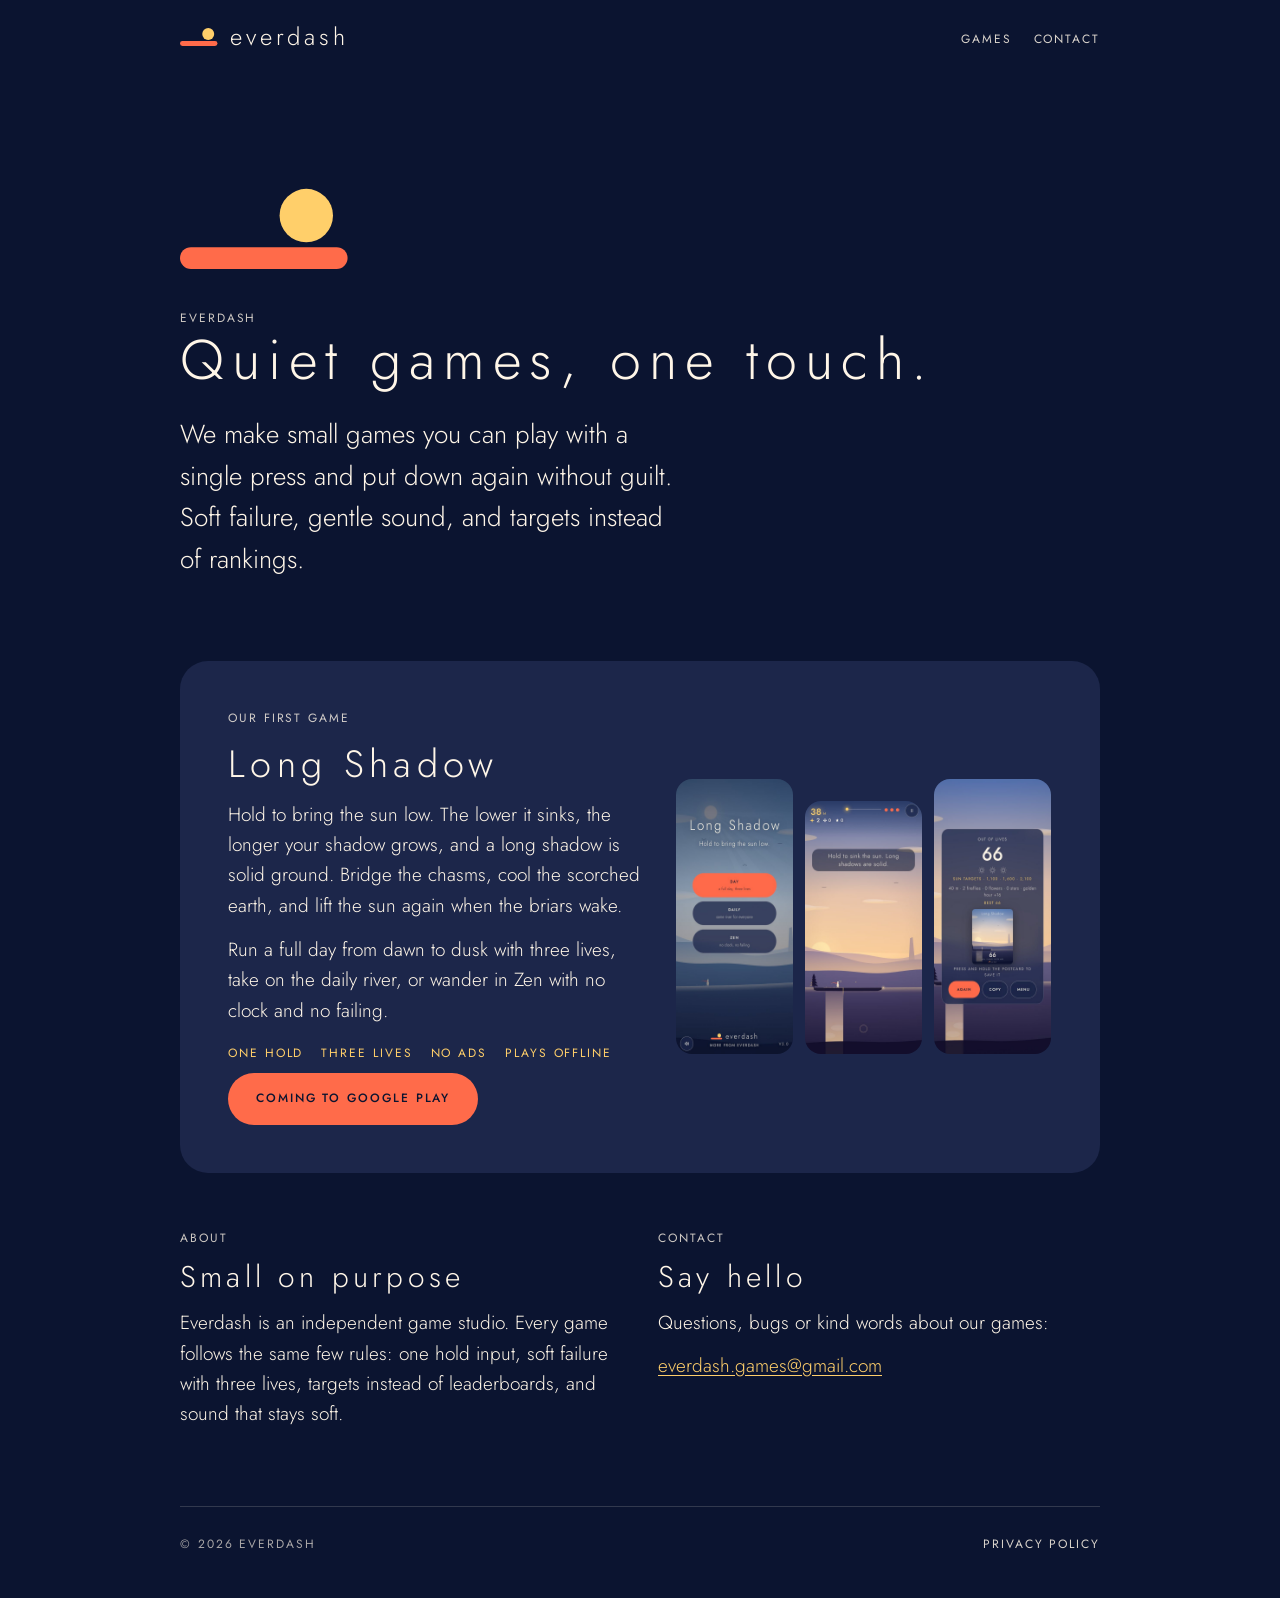
==== index.html @ f251dfa6 "Add files via upload" ====
<!doctype html>
<html lang="en">
<head>
<meta charset="utf-8">
<meta name="viewport" content="width=device-width,initial-scale=1">
<meta name="theme-color" content="#0B1430">
<title>Everdash · quiet games</title>
<meta name="description" content="Everdash makes quiet, one-touch games. Our first, Long Shadow, is coming to Google Play.">
<meta property="og:title" content="Everdash · quiet games">
<meta property="og:description" content="Our first game, Long Shadow: hold to bring the sun low and let your shadow carry you across.">
<meta property="og:type" content="website">
<link rel="icon" href="favicon.svg" type="image/svg+xml">
<link rel="preload" href="fonts/jost-latin-300-normal.woff2" as="font" type="font/woff2" crossorigin>
<link rel="stylesheet" href="style.css">
</head>
<body>
<div class="wrap">
  <header class="top">
    <a class="brand" href="./" aria-label="Everdash home">
      <svg viewBox="0 0 140 76" aria-hidden="true"><rect x="0" y="52" width="138" height="18" rx="9" fill="#FF6B4A"/><circle cx="104" cy="26" r="22" fill="#FFCF6A"/></svg>
      <span>everdash</span>
    </a>
    <nav><a href="#games">Games</a><a href="#contact">Contact</a></nav>
  </header>

  <main>
    <section class="hero">
      <svg class="logo-big" viewBox="0 0 140 76" role="img" aria-label="Everdash logo: a coral dash with a gold sun on its end"><rect x="0" y="52" width="138" height="18" rx="9" fill="#FF6B4A"/><circle cx="104" cy="26" r="22" fill="#FFCF6A"/></svg>
      <p class="label">Everdash</p>
      <h1>Quiet games, one touch.</h1>
      <p class="lede">We make small games you can play with a single press and put down again without guilt. Soft failure, gentle sound, and targets instead of rankings.</p>
    </section>

    <section id="games" class="game" aria-labelledby="ls">
      <div>
        <p class="label">Our first game</p>
        <h2 id="ls">Long Shadow</h2>
        <p>Hold to bring the sun low. The lower it sinks, the longer your shadow grows, and a long shadow is solid ground. Bridge the chasms, cool the scorched earth, and lift the sun again when the briars wake.</p>
        <p>Run a full day from dawn to dusk with three lives, take on the daily river, or wander in Zen with no clock and no failing.</p>
        <ul class="facts">
          <li>One hold</li><li>Three lives</li><li>No ads</li><li>Plays offline</li>
        </ul>
        <a class="pill" href="#" aria-disabled="true" id="play-link">Coming to Google Play</a>
      </div>
      <div class="shots" aria-label="Screenshots of Long Shadow">
        <img src="img/menu.jpg" alt="The Long Shadow menu with Day, Daily and Zen modes" loading="lazy" width="540" height="1170">
        <img src="img/play.jpg" alt="A runner crossing a chasm on a shadow bridge at golden hour" loading="lazy" width="540" height="1170">
        <img src="img/result.jpg" alt="The result card with sun targets and a share postcard" loading="lazy" width="540" height="1170">
      </div>
    </section>

    <section class="cols" id="contact">
      <div>
        <p class="label">About</p>
        <h2>Small on purpose</h2>
        <p>Everdash is an independent game studio. Every game follows the same few rules: one hold input, soft failure with three lives, targets instead of leaderboards, and sound that stays soft.</p>
      </div>
      <div>
        <p class="label">Contact</p>
        <h2>Say hello</h2>
        <p>Questions, bugs or kind words about our games:</p>
        <p><a href="mailto:everdash.games@gmail.com">everdash.games@gmail.com</a></p>
      </div>
    </section>
  </main>

  <footer>
    <p class="label">&copy; 2026 Everdash</p>
    <a href="privacy.html">Privacy policy</a>
  </footer>
</div>
</body>
</html>
---- style.css ----
/* Everdash site: Jost only, Night / Ink / Paper, Coral for buttons, Gold for suns */
@font-face{font-family:'Jost';font-weight:300;font-style:normal;font-display:swap;src:url(fonts/jost-latin-300-normal.woff2) format('woff2')}
@font-face{font-family:'Jost';font-weight:400;font-style:normal;font-display:swap;src:url(fonts/jost-latin-400-normal.woff2) format('woff2')}
@font-face{font-family:'Jost';font-weight:500;font-style:normal;font-display:swap;src:url(fonts/jost-latin-500-normal.woff2) format('woff2')}
:root{--night:#0B1430;--ink:#1C264A;--paper:#FFF6E8;--coral:#FF6B4A;--gold:#FFCF6A;color-scheme:dark}
*{box-sizing:border-box}
html{-webkit-text-size-adjust:100%}
body{margin:0;background:var(--night);color:var(--paper);font-family:'Jost','Avenir Next','Segoe UI',system-ui,sans-serif;font-weight:300;font-size:19px;line-height:1.6}
a{color:var(--gold);text-underline-offset:3px}
a:hover{color:var(--paper)}
.wrap{max-width:960px;margin:0 auto;padding:0 20px}
.label{font-size:12px;font-weight:400;letter-spacing:.16em;text-transform:uppercase;opacity:.8;margin:0}
h1,h2{font-weight:300;letter-spacing:.14em;line-height:1.15;margin:0}
h1{font-size:clamp(34px,8vw,56px)}
h2{font-size:clamp(26px,5.5vw,38px)}
/* top bar */
.top{display:flex;justify-content:space-between;align-items:center;padding:22px 0}
.brand{display:flex;align-items:center;gap:12px;text-decoration:none;color:var(--paper)}
.brand svg{width:38px;height:auto;display:block}
.brand span{font-weight:300;font-size:24px;letter-spacing:.16em;line-height:1}
.top nav a{font-size:12px;font-weight:400;letter-spacing:.16em;text-transform:uppercase;color:var(--paper);text-decoration:none;margin-left:22px;opacity:.85}
.top nav a:hover{opacity:1;color:var(--gold)}
/* hero */
.hero{padding:clamp(48px,10vw,110px) 0 clamp(40px,8vw,80px)}
.hero p.lede{max-width:34ch;font-size:clamp(20px,3.4vw,26px);margin:22px 0 0}
.hero .logo-big{width:clamp(110px,22vw,170px);height:auto;margin-bottom:32px;display:block}
/* game card */
.game{background:var(--ink);border-radius:28px;padding:clamp(24px,5vw,48px);display:grid;grid-template-columns:1fr;gap:32px;margin-bottom:56px}
@media(min-width:760px){.game{grid-template-columns:1.1fr 1fr;align-items:center}}
.game h2{margin:10px 0 14px}
.game p{margin:0 0 14px;max-width:44ch}
.pill{display:inline-block;font-weight:500;font-size:12px;letter-spacing:.16em;text-transform:uppercase;color:var(--night);background:var(--coral);border-radius:999px;padding:16px 28px;margin-top:10px;text-decoration:none}
.pill[aria-disabled=true]{cursor:default}
a.pill:hover{color:var(--night);filter:brightness(1.07)}
.facts{list-style:none;padding:0;margin:18px 0 0;display:flex;flex-wrap:wrap;gap:8px 18px}
.facts li{font-size:12px;font-weight:400;letter-spacing:.16em;text-transform:uppercase;color:var(--gold)}
.shots{display:flex;gap:12px;justify-content:center}
.shots img{width:31%;max-width:190px;height:auto;border-radius:16px;display:block}
.shots img:nth-child(2){margin-top:22px}
/* about + contact */
.cols{display:grid;grid-template-columns:1fr;gap:36px;padding-bottom:64px}
@media(min-width:760px){.cols{grid-template-columns:1fr 1fr}}
.cols h2{font-size:clamp(22px,4.5vw,30px);margin:10px 0 14px}
.cols p{margin:0 0 12px}
/* footer */
footer{border-top:1px solid rgba(255,246,232,.16);padding:28px 0 44px;display:flex;flex-wrap:wrap;gap:12px 28px;align-items:center;justify-content:space-between}
footer a{font-size:12px;font-weight:400;letter-spacing:.16em;text-transform:uppercase;text-decoration:none;color:var(--paper);opacity:.85}
footer a:hover{color:var(--gold);opacity:1}
footer .label{opacity:.65}
/* privacy page */
.doc{padding:24px 0 64px;max-width:720px}
.doc h1{font-size:clamp(30px,7vw,46px);margin:14px 0 6px}
.doc h2{font-size:22px;letter-spacing:.1em;margin:40px 0 10px}
.doc p,.doc li{margin:0 0 12px}
.doc ul{padding-left:22px;margin:0 0 12px}
.doc .meta{font-size:12px;font-weight:400;letter-spacing:.16em;text-transform:uppercase;opacity:.7;margin:0 0 28px}
@media(max-width:520px){.top nav a{margin-left:14px}}
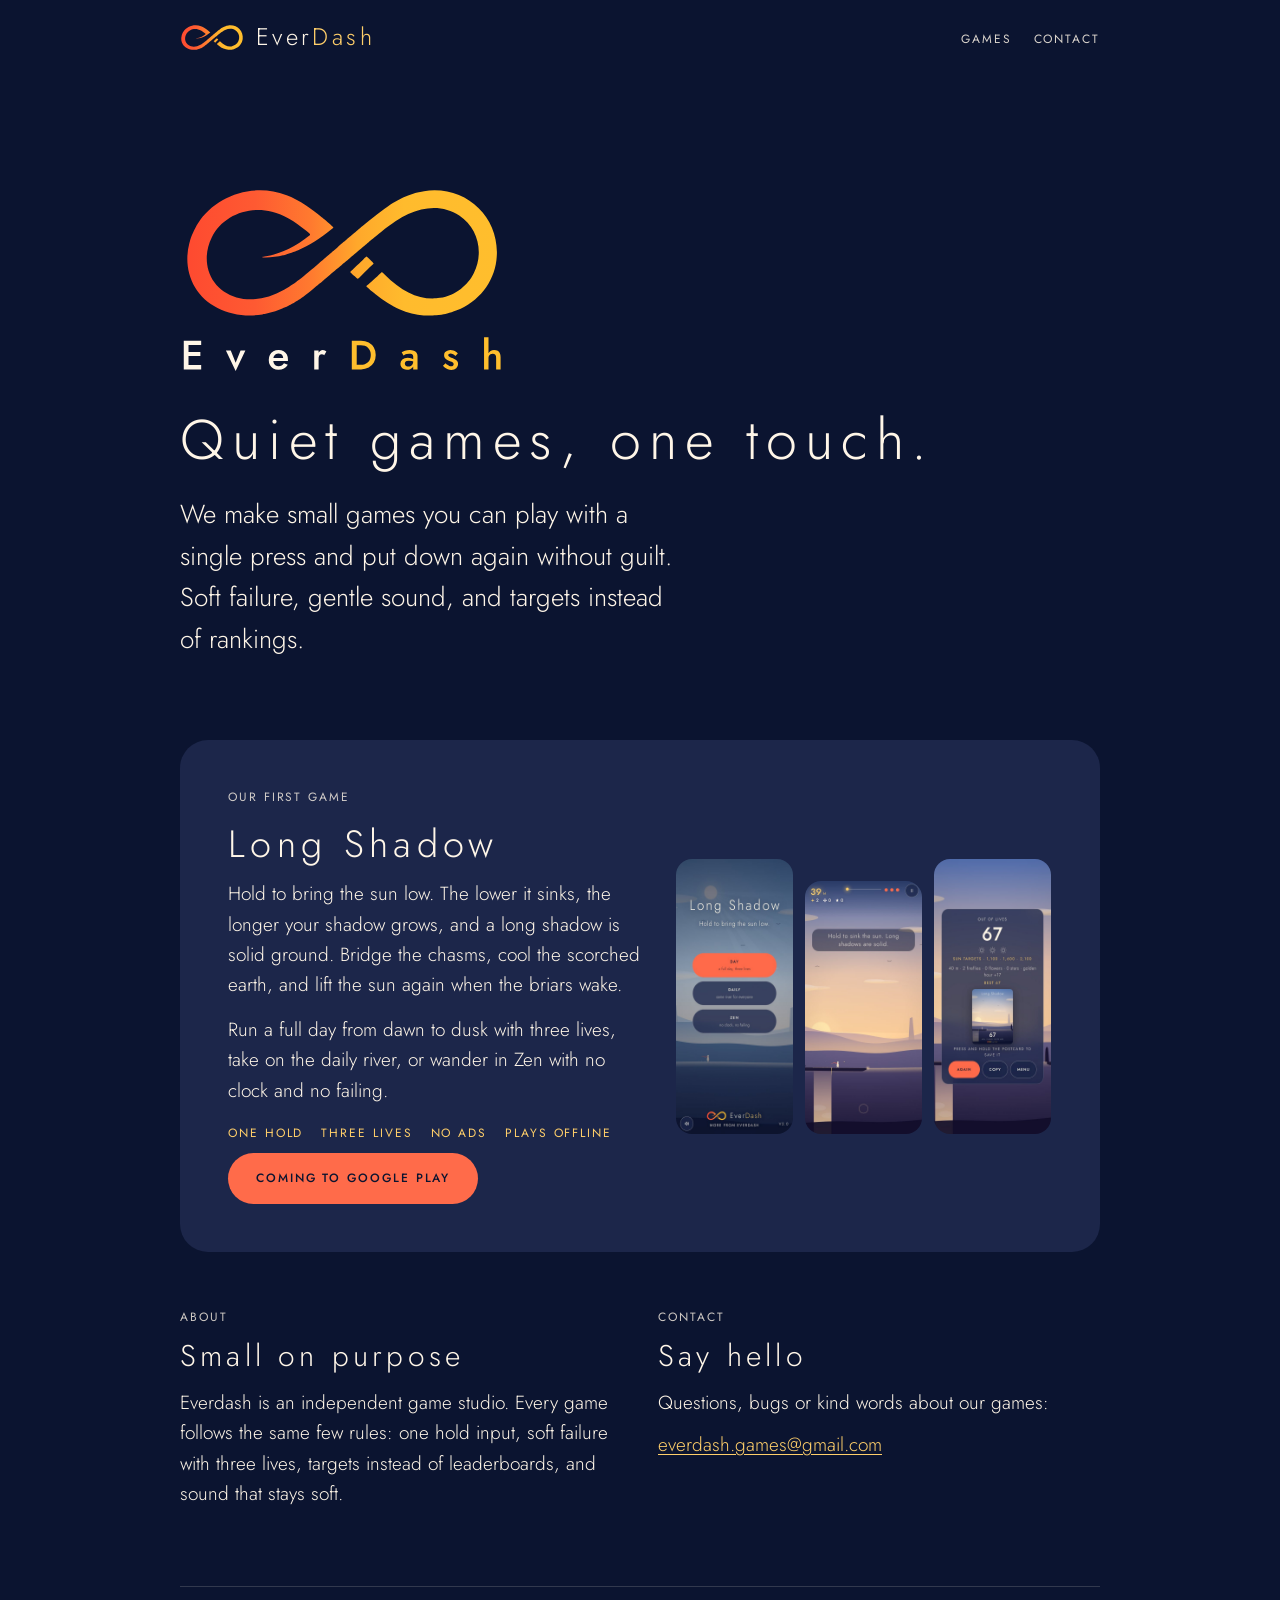
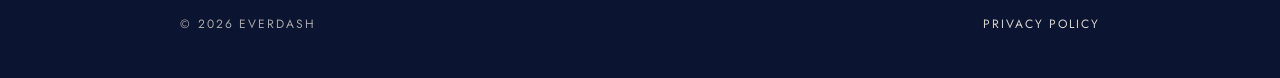
==== commit 2eda7f5c: "Add files via upload" ====
--- a/index.html
+++ b/index.html
@@ -17,16 +17,15 @@
 <div class="wrap">
   <header class="top">
     <a class="brand" href="./" aria-label="Everdash home">
-      <svg viewBox="0 0 140 76" aria-hidden="true"><rect x="0" y="52" width="138" height="18" rx="9" fill="#FF6B4A"/><circle cx="104" cy="26" r="22" fill="#FFCF6A"/></svg>
-      <span>everdash</span>
+      <img src="img/everdash-mark.svg" alt="" width="64" height="27">
+      <span>Ever<b>Dash</b></span>
     </a>
     <nav><a href="#games">Games</a><a href="#contact">Contact</a></nav>
   </header>
 
   <main>
     <section class="hero">
-      <svg class="logo-big" viewBox="0 0 140 76" role="img" aria-label="Everdash logo: a coral dash with a gold sun on its end"><rect x="0" y="52" width="138" height="18" rx="9" fill="#FF6B4A"/><circle cx="104" cy="26" r="22" fill="#FFCF6A"/></svg>
-      <p class="label">Everdash</p>
+      <img class="logo-big" src="img/everdash-logo.svg" alt="EverDash logo: a flowing infinity loop in coral and gold" width="300" height="172">
       <h1>Quiet games, one touch.</h1>
       <p class="lede">We make small games you can play with a single press and put down again without guilt. Soft failure, gentle sound, and targets instead of rankings.</p>
     </section>
--- a/style.css
+++ b/style.css
@@ -16,14 +16,15 @@
 /* top bar */
 .top{display:flex;justify-content:space-between;align-items:center;padding:22px 0}
 .brand{display:flex;align-items:center;gap:12px;text-decoration:none;color:var(--paper)}
-.brand svg{width:38px;height:auto;display:block}
-.brand span{font-weight:300;font-size:24px;letter-spacing:.16em;line-height:1}
+.brand img{width:64px;height:auto;display:block}
+.brand span{font-weight:300;font-size:24px;letter-spacing:.14em;line-height:1}
+.brand b{font-weight:300;color:var(--gold)}
 .top nav a{font-size:12px;font-weight:400;letter-spacing:.16em;text-transform:uppercase;color:var(--paper);text-decoration:none;margin-left:22px;opacity:.85}
 .top nav a:hover{opacity:1;color:var(--gold)}
 /* hero */
 .hero{padding:clamp(48px,10vw,110px) 0 clamp(40px,8vw,80px)}
 .hero p.lede{max-width:34ch;font-size:clamp(20px,3.4vw,26px);margin:22px 0 0}
-.hero .logo-big{width:clamp(110px,22vw,170px);height:auto;margin-bottom:32px;display:block}
+.hero .logo-big{width:clamp(220px,40vw,340px);height:auto;margin:0 0 28px -8px;display:block}
 /* game card */
 .game{background:var(--ink);border-radius:28px;padding:clamp(24px,5vw,48px);display:grid;grid-template-columns:1fr;gap:32px;margin-bottom:56px}
 @media(min-width:760px){.game{grid-template-columns:1.1fr 1fr;align-items:center}}
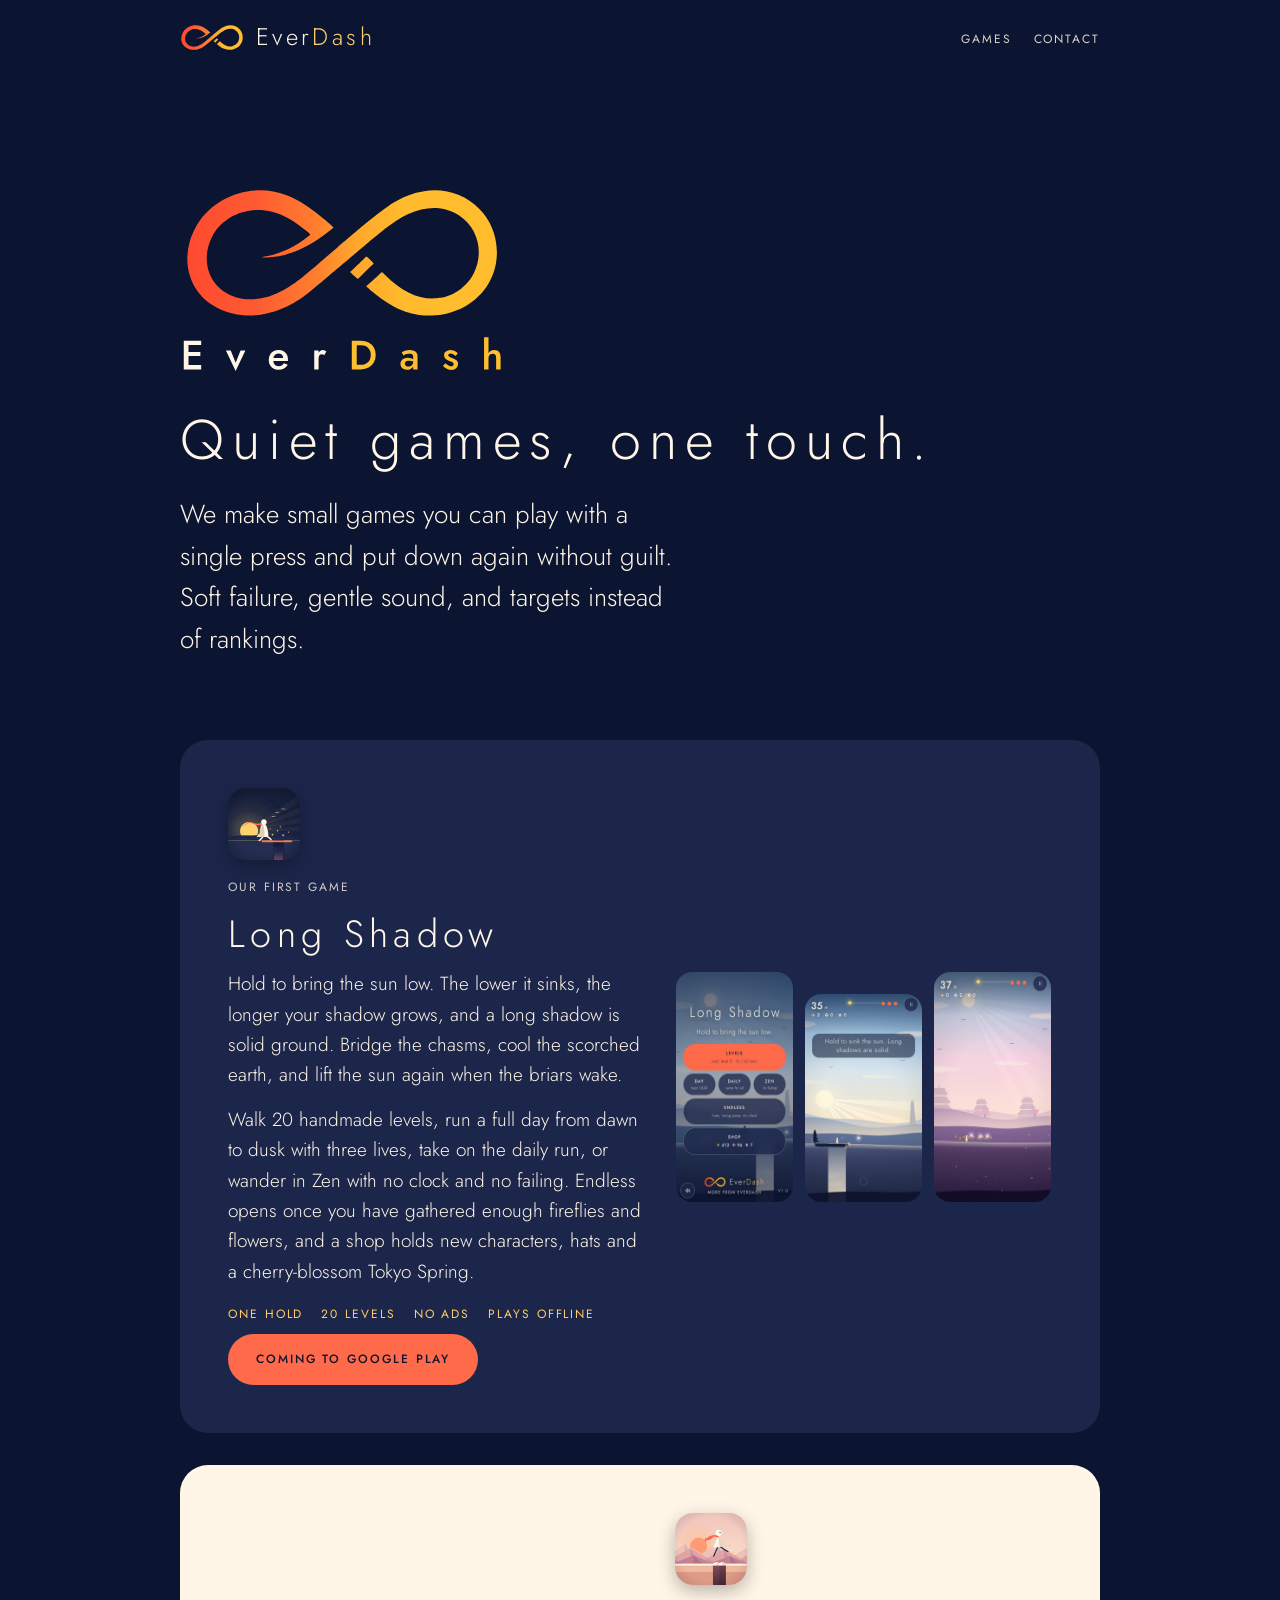
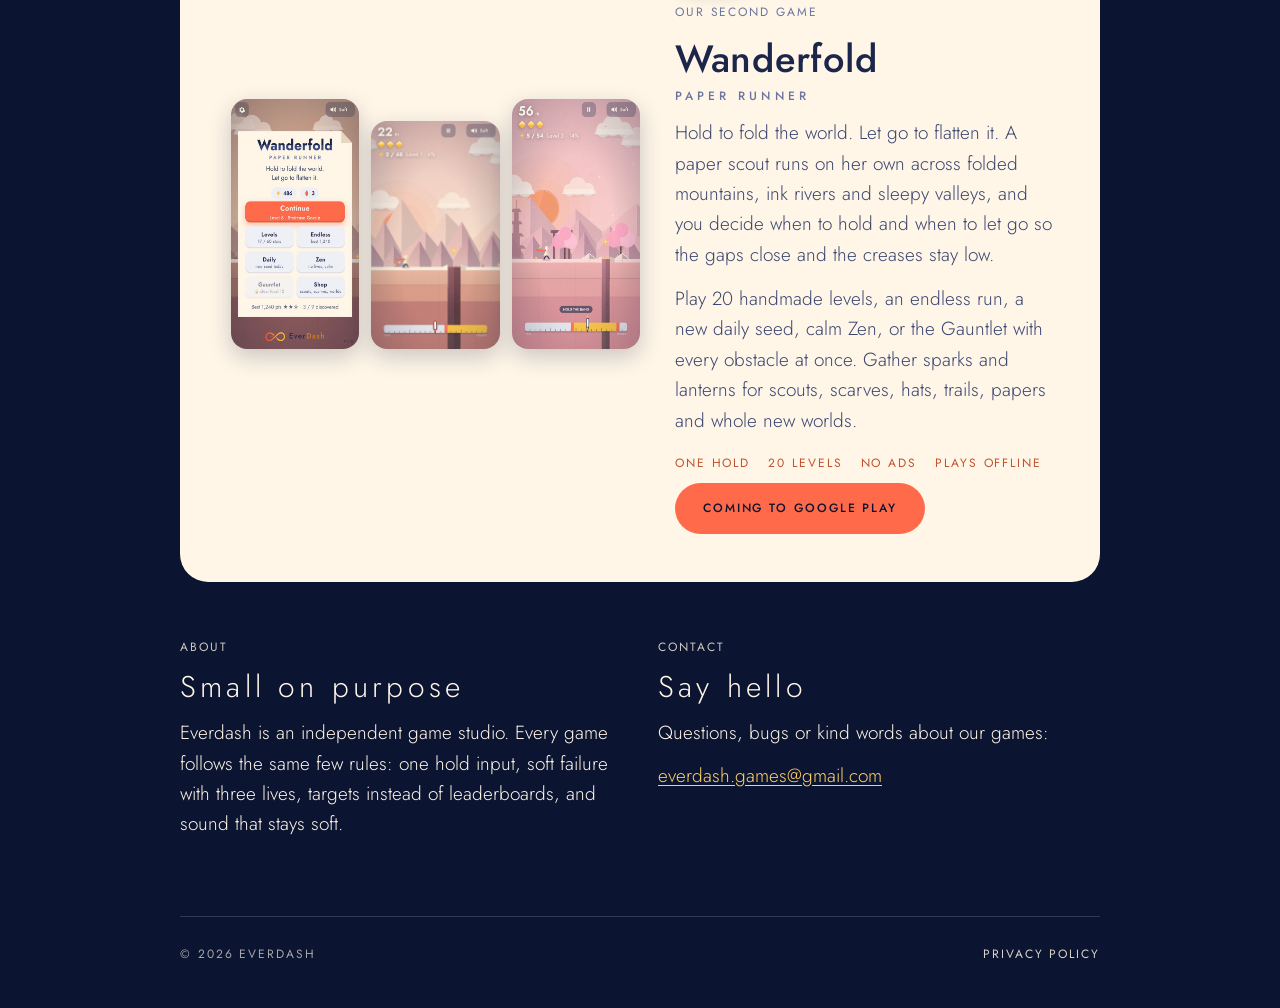
==== commit 6000ee96: "Add files via upload" ====
--- a/index.html
+++ b/index.html
@@ -5,9 +5,9 @@
 <meta name="viewport" content="width=device-width,initial-scale=1">
 <meta name="theme-color" content="#0B1430">
 <title>Everdash · quiet games</title>
-<meta name="description" content="Everdash makes quiet, one-touch games. Our first, Long Shadow, is coming to Google Play.">
+<meta name="description" content="Everdash makes quiet, one-touch games. Long Shadow and Wanderfold: Paper Runner are coming to Google Play.">
 <meta property="og:title" content="Everdash · quiet games">
-<meta property="og:description" content="Our first game, Long Shadow: hold to bring the sun low and let your shadow carry you across.">
+<meta property="og:description" content="Two quiet one-touch games: Long Shadow, where your shadow carries you across, and Wanderfold, where you fold the paper world.">
 <meta property="og:type" content="website">
 <link rel="icon" href="favicon.svg" type="image/svg+xml">
 <link rel="preload" href="fonts/jost-latin-300-normal.woff2" as="font" type="font/woff2" crossorigin>
@@ -32,19 +32,39 @@
 
     <section id="games" class="game" aria-labelledby="ls">
       <div>
+        <img class="app-icon" src="img/long-shadow-icon.png" alt="" width="72" height="72">
         <p class="label">Our first game</p>
         <h2 id="ls">Long Shadow</h2>
         <p>Hold to bring the sun low. The lower it sinks, the longer your shadow grows, and a long shadow is solid ground. Bridge the chasms, cool the scorched earth, and lift the sun again when the briars wake.</p>
-        <p>Run a full day from dawn to dusk with three lives, take on the daily river, or wander in Zen with no clock and no failing.</p>
+        <p>Walk 20 handmade levels, run a full day from dawn to dusk with three lives, take on the daily run, or wander in Zen with no clock and no failing. Endless opens once you have gathered enough fireflies and flowers, and a shop holds new characters, hats and a cherry-blossom Tokyo Spring.</p>
         <ul class="facts">
-          <li>One hold</li><li>Three lives</li><li>No ads</li><li>Plays offline</li>
+          <li>One hold</li><li>20 levels</li><li>No ads</li><li>Plays offline</li>
         </ul>
-        <a class="pill" href="#" aria-disabled="true" id="play-link">Coming to Google Play</a>
+        <a class="pill" href="#" aria-disabled="true" id="play-link-ls">Coming to Google Play</a>
       </div>
       <div class="shots" aria-label="Screenshots of Long Shadow">
-        <img src="img/menu.jpg" alt="The Long Shadow menu with Day, Daily and Zen modes" loading="lazy" width="540" height="1170">
-        <img src="img/play.jpg" alt="A runner crossing a chasm on a shadow bridge at golden hour" loading="lazy" width="540" height="1170">
-        <img src="img/result.jpg" alt="The result card with sun targets and a share postcard" loading="lazy" width="540" height="1170">
+        <img src="img/ls-menu.jpg" alt="The Long Shadow menu with Levels, Day, Daily, Zen, Endless and Shop" loading="lazy" width="540" height="960">
+        <img src="img/ls-bridge.jpg" alt="A wanderer crossing a chasm on a long shadow bridge" loading="lazy" width="540" height="960">
+        <img src="img/ls-tokyo.jpg" alt="Long Shadow in the Tokyo Spring world, with pagodas and falling petals" loading="lazy" width="540" height="960">
+      </div>
+    </section>
+
+    <section id="wanderfold" class="game paper flip" aria-labelledby="wf">
+      <div>
+        <img class="app-icon" src="img/wanderfold-icon.png" alt="" width="72" height="72">
+        <p class="label">Our second game</p>
+        <h2 id="wf">Wanderfold<span class="sub">Paper Runner</span></h2>
+        <p>Hold to fold the world. Let go to flatten it. A paper scout runs on her own across folded mountains, ink rivers and sleepy valleys, and you decide when to hold and when to let go so the gaps close and the creases stay low.</p>
+        <p>Play 20 handmade levels, an endless run, a new daily seed, calm Zen, or the Gauntlet with every obstacle at once. Gather sparks and lanterns for scouts, scarves, hats, trails, papers and whole new worlds.</p>
+        <ul class="facts">
+          <li>One hold</li><li>20 levels</li><li>No ads</li><li>Plays offline</li>
+        </ul>
+        <a class="pill" href="#" aria-disabled="true" id="play-link-wf">Coming to Google Play</a>
+      </div>
+      <div class="shots" aria-label="Screenshots of Wanderfold: Paper Runner">
+        <img src="img/wf-menu.jpg" alt="The Wanderfold menu on a folded paper card" loading="lazy" width="540" height="960">
+        <img src="img/wf-pit.jpg" alt="A paper scout about to cross a pit, with the fold gauge at the bottom" loading="lazy" width="540" height="960">
+        <img src="img/wf-tokyo.jpg" alt="Wanderfold in the Tokyo Spring world, with cherry trees and a pagoda" loading="lazy" width="540" height="960">
       </div>
     </section>
 
--- a/style.css
+++ b/style.css
@@ -32,6 +32,17 @@
 .game p{margin:0 0 14px;max-width:44ch}
 .pill{display:inline-block;font-weight:500;font-size:12px;letter-spacing:.16em;text-transform:uppercase;color:var(--night);background:var(--coral);border-radius:999px;padding:16px 28px;margin-top:10px;text-decoration:none}
 .pill[aria-disabled=true]{cursor:default}
+.app-icon{width:72px;height:72px;border-radius:18px;display:block;margin:0 0 18px;box-shadow:0 6px 18px rgba(0,0,0,.28)}
+/* the second game keeps its own warm paper look inside the same site */
+.game+.game{margin-top:-24px}
+.game.paper{background:var(--paper);color:var(--ink)}
+.game.paper .label{color:#6a76a0;opacity:1}
+.game.paper h2{font-weight:500;letter-spacing:.02em}
+.game.paper h2 .sub{display:block;font-size:12px;font-weight:500;letter-spacing:.34em;text-transform:uppercase;color:#6a76a0;margin-top:10px}
+.game.paper p{color:#3a4670}
+.game.paper .facts li{color:#c0522c}
+.game.paper .shots img{box-shadow:0 8px 22px rgba(20,28,60,.22)}
+@media(min-width:760px){.game.flip .shots{order:-1}}
 a.pill:hover{color:var(--night);filter:brightness(1.07)}
 .facts{list-style:none;padding:0;margin:18px 0 0;display:flex;flex-wrap:wrap;gap:8px 18px}
 .facts li{font-size:12px;font-weight:400;letter-spacing:.16em;text-transform:uppercase;color:var(--gold)}
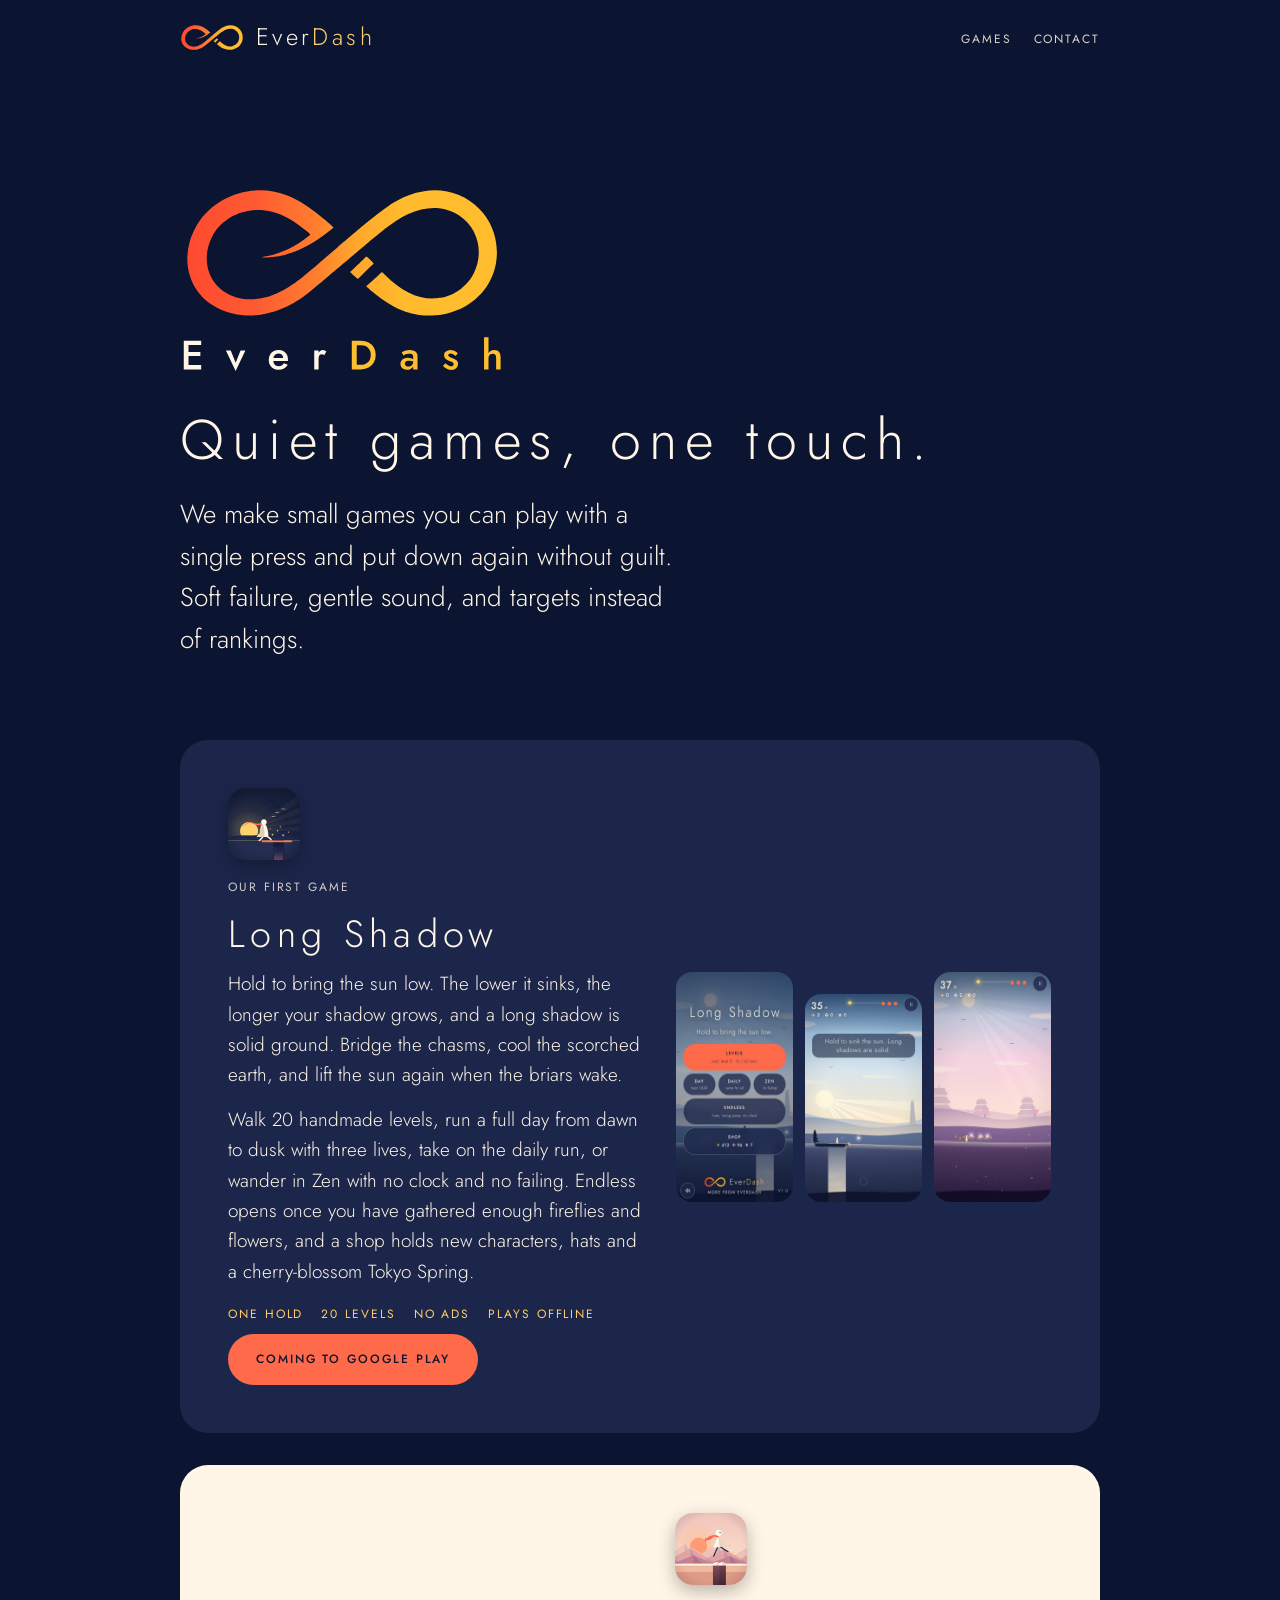
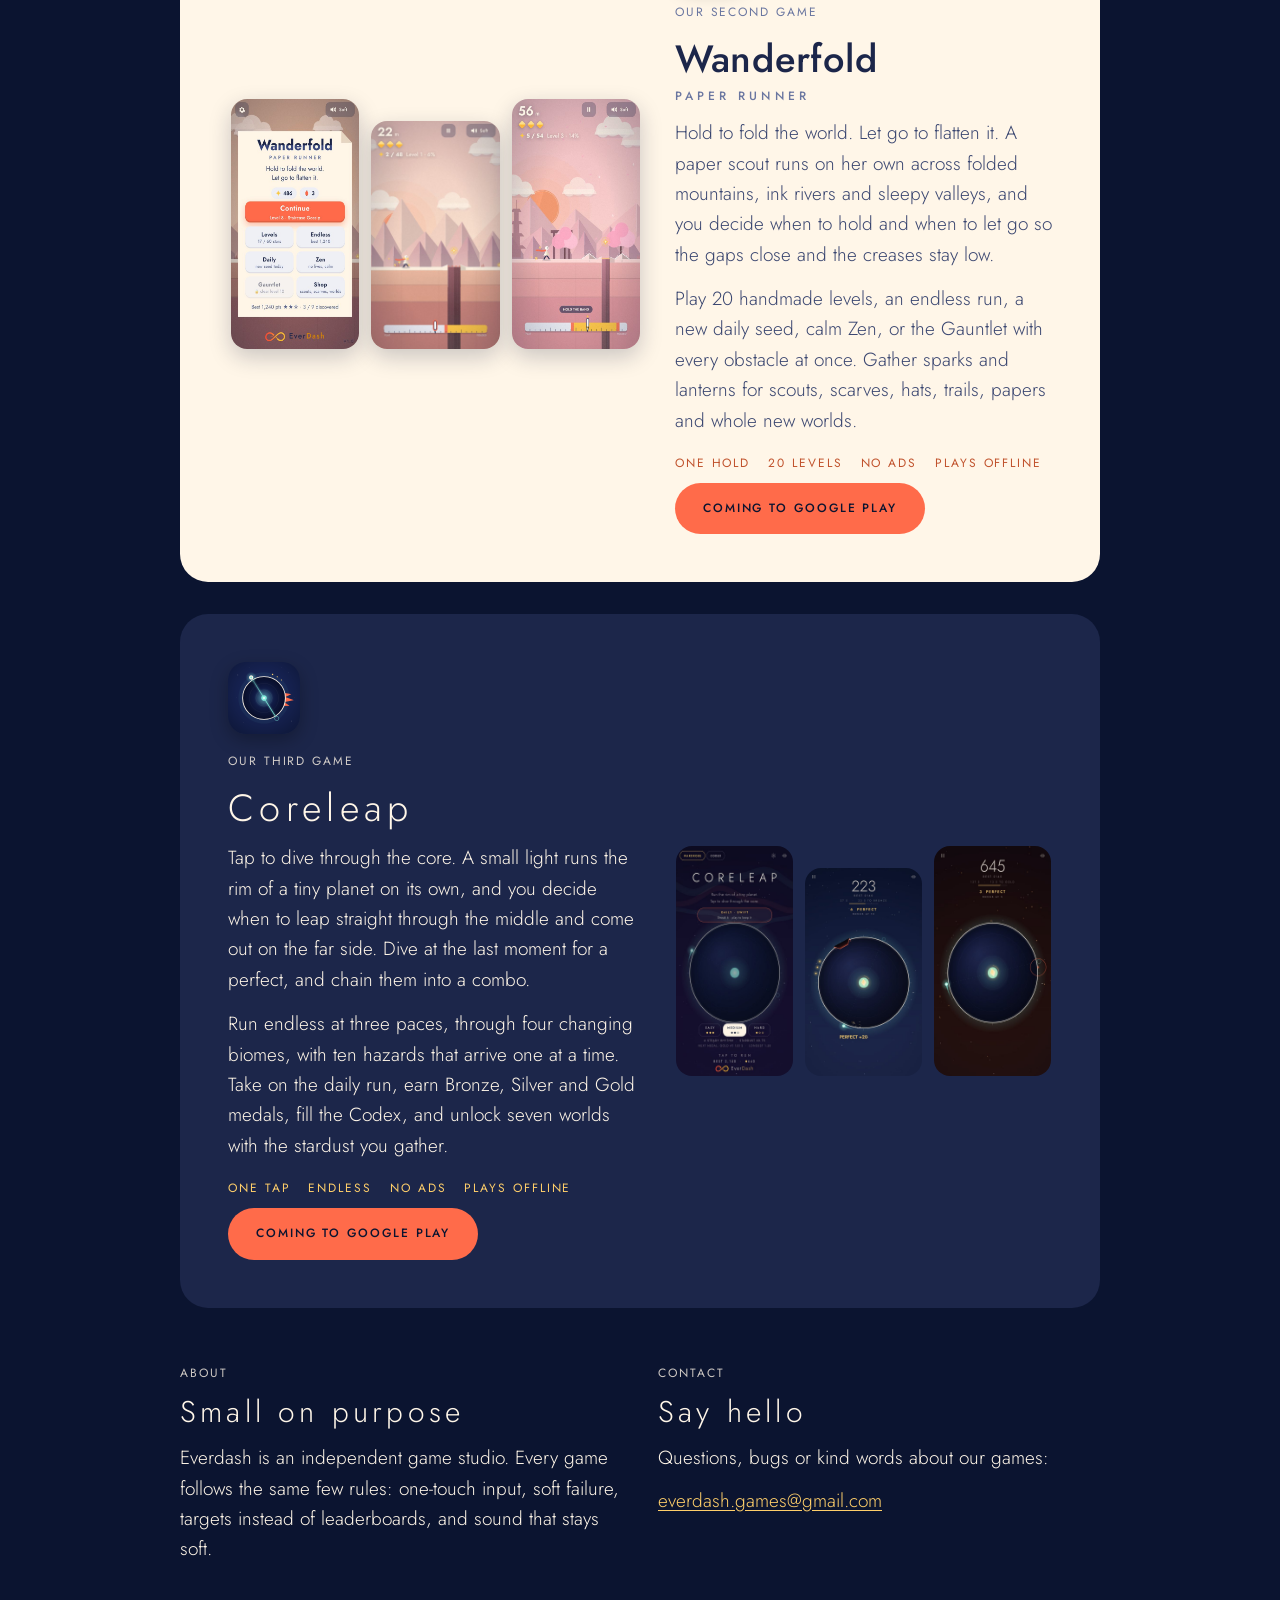
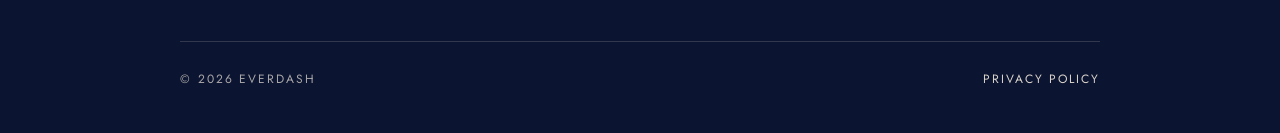
==== commit 50153704: "Add files via upload" ====
--- a/index.html
+++ b/index.html
@@ -5,9 +5,9 @@
 <meta name="viewport" content="width=device-width,initial-scale=1">
 <meta name="theme-color" content="#0B1430">
 <title>Everdash · quiet games</title>
-<meta name="description" content="Everdash makes quiet, one-touch games. Long Shadow and Wanderfold: Paper Runner are coming to Google Play.">
+<meta name="description" content="Everdash makes quiet, one-touch games. Long Shadow, Wanderfold: Paper Runner and Coreleap are coming to Google Play.">
 <meta property="og:title" content="Everdash · quiet games">
-<meta property="og:description" content="Two quiet one-touch games: Long Shadow, where your shadow carries you across, and Wanderfold, where you fold the paper world.">
+<meta property="og:description" content="Three quiet one-touch games: Long Shadow, where your shadow carries you across, Wanderfold, where you fold the paper world, and Coreleap, where you dive through a tiny planet.">
 <meta property="og:type" content="website">
 <link rel="icon" href="favicon.svg" type="image/svg+xml">
 <link rel="preload" href="fonts/jost-latin-300-normal.woff2" as="font" type="font/woff2" crossorigin>
@@ -68,11 +68,30 @@
       </div>
     </section>
 
+    <section id="coreleap" class="game" aria-labelledby="cl">
+      <div>
+        <img class="app-icon" src="img/coreleap-icon.png" alt="" width="72" height="72">
+        <p class="label">Our third game</p>
+        <h2 id="cl">Coreleap</h2>
+        <p>Tap to dive through the core. A small light runs the rim of a tiny planet on its own, and you decide when to leap straight through the middle and come out on the far side. Dive at the last moment for a perfect, and chain them into a combo.</p>
+        <p>Run endless at three paces, through four changing biomes, with ten hazards that arrive one at a time. Take on the daily run, earn Bronze, Silver and Gold medals, fill the Codex, and unlock seven worlds with the stardust you gather.</p>
+        <ul class="facts">
+          <li>One tap</li><li>Endless</li><li>No ads</li><li>Plays offline</li>
+        </ul>
+        <a class="pill" href="#" aria-disabled="true" id="play-link-cl">Coming to Google Play</a>
+      </div>
+      <div class="shots" aria-label="Screenshots of Coreleap">
+        <img src="img/cl-menu.jpg" alt="The Coreleap menu with a tiny planet, the daily run and three paces" loading="lazy" width="540" height="960">
+        <img src="img/cl-perfect.jpg" alt="Coreleap mid-run with a perfect combo and a gold dust trail" loading="lazy" width="540" height="960">
+        <img src="img/cl-cinder.jpg" alt="Coreleap in the Cinder Fields biome with a solar flare warning and a meteor" loading="lazy" width="540" height="960">
+      </div>
+    </section>
+
     <section class="cols" id="contact">
       <div>
         <p class="label">About</p>
         <h2>Small on purpose</h2>
-        <p>Everdash is an independent game studio. Every game follows the same few rules: one hold input, soft failure with three lives, targets instead of leaderboards, and sound that stays soft.</p>
+        <p>Everdash is an independent game studio. Every game follows the same few rules: one-touch input, soft failure, targets instead of leaderboards, and sound that stays soft.</p>
       </div>
       <div>
         <p class="label">Contact</p>
